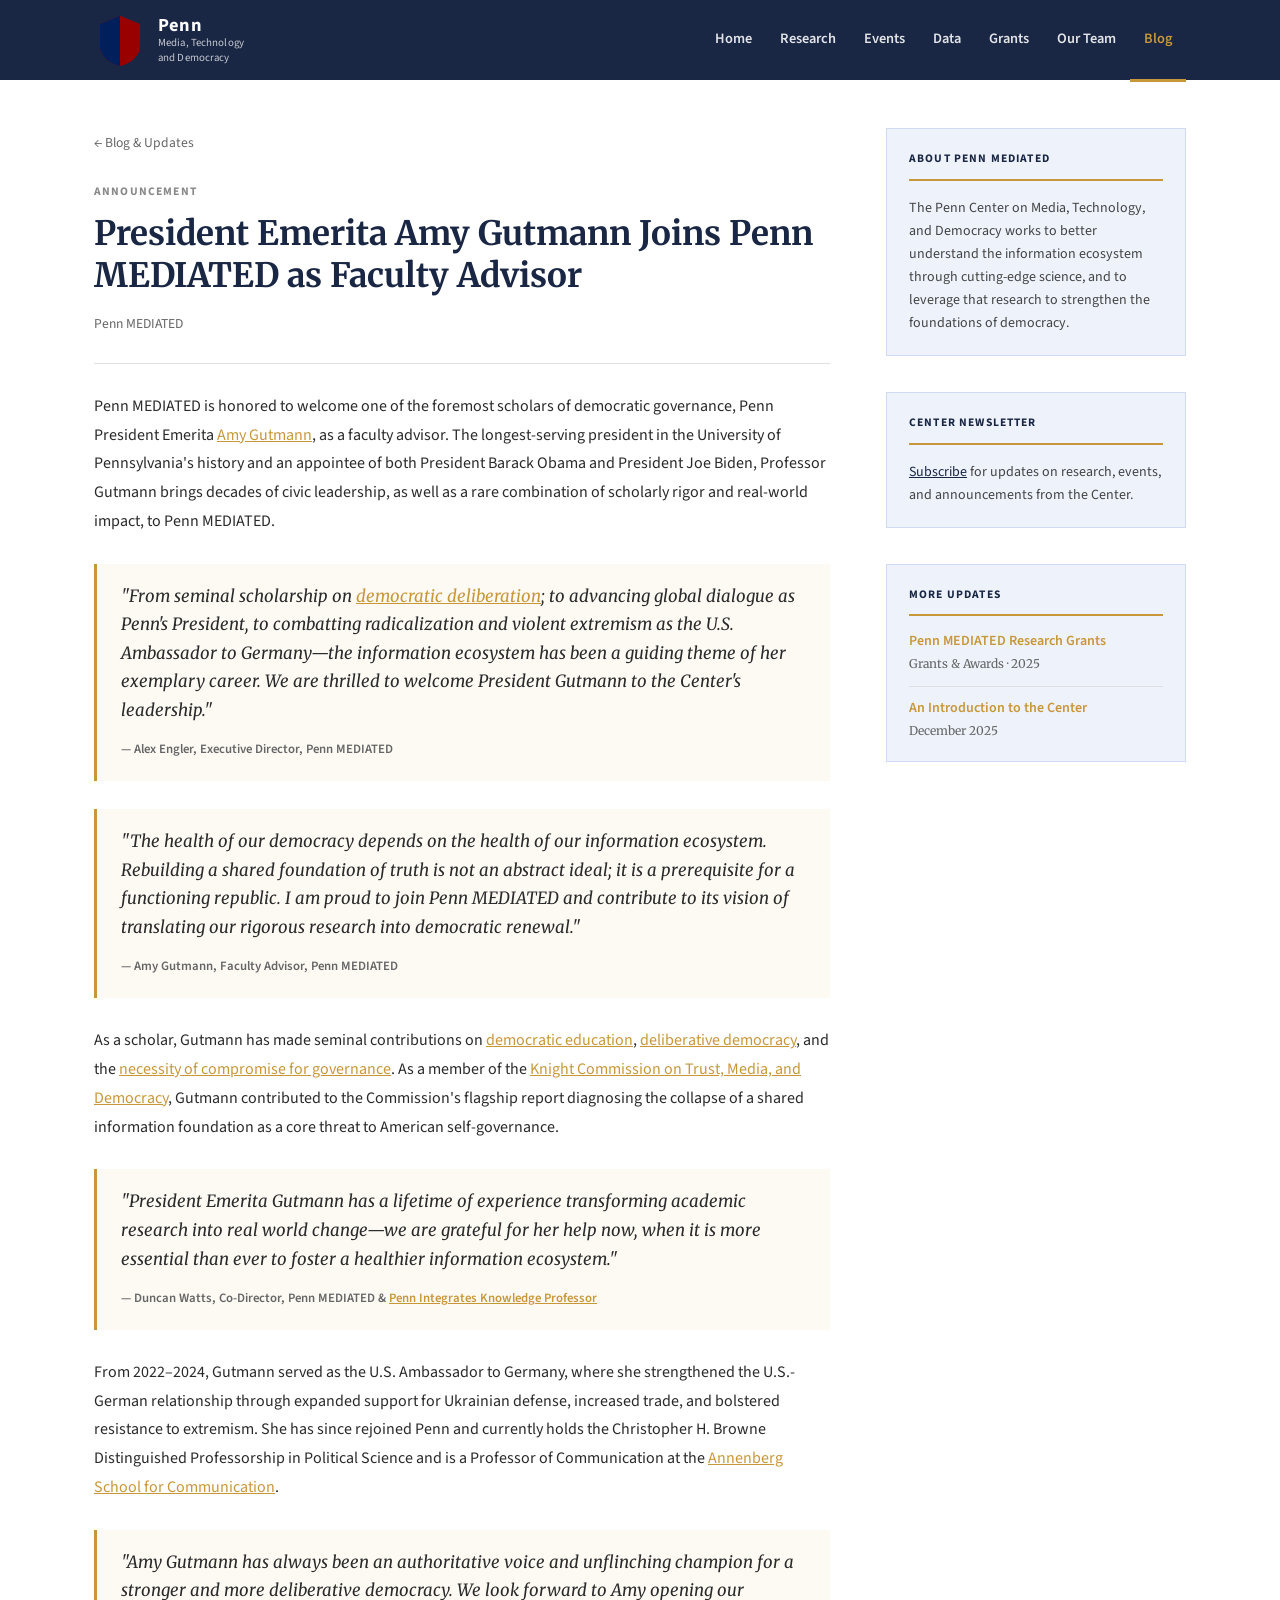
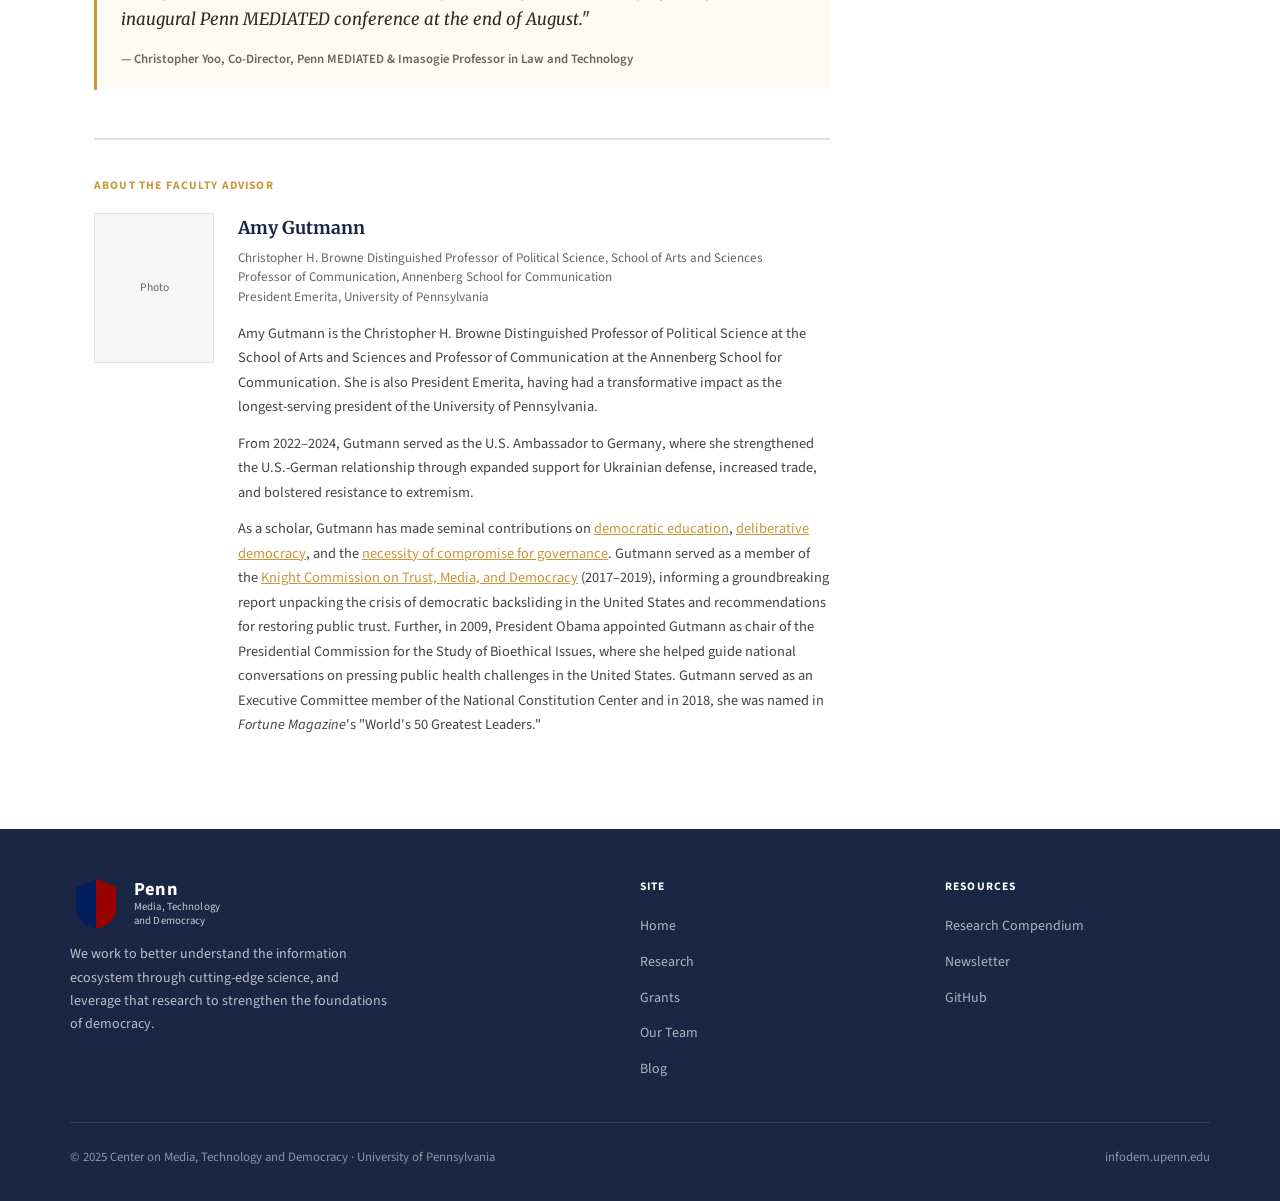
==== posts/amy-gutmann.html @ 5dc0bf12 "Initial commit: Penn MEDIATED blog page Co-Authored-By: Claude Sonnet 4.6 <noreply@anthropic.com>" ====
<!DOCTYPE html>
<html lang="en">
<head>
  <meta charset="UTF-8" />
  <meta name="viewport" content="width=device-width, initial-scale=1.0" />
  <title>President Emerita Amy Gutmann Joins Penn MEDIATED as Faculty Advisor · Penn MEDIATED</title>
  <link rel="preconnect" href="https://fonts.googleapis.com">
  <link rel="preconnect" href="https://fonts.gstatic.com" crossorigin>
  <link href="https://fonts.googleapis.com/css2?family=Merriweather:wght@400;700&family=Source+Sans+3:wght@400;600;700&display=swap" rel="stylesheet">
  <link rel="stylesheet" href="../style.css" />
  <style>
    .pull-quote {
      border-left: 3px solid var(--gold);
      padding: 18px 24px;
      margin: 28px 0;
      background: #fdfaf4;
    }
    .pull-quote p {
      font-family: var(--font-serif);
      font-size: 1.05rem;
      font-style: italic;
      color: #2a2a2a;
      margin-bottom: 10px !important;
      line-height: 1.7;
    }
    .pull-quote .attribution {
      font-family: var(--font-sans);
      font-size: 0.8rem;
      font-style: normal;
      color: var(--muted);
      font-weight: 600;
    }
    .bio-section {
      margin-top: 48px;
      padding-top: 36px;
      border-top: 2px solid var(--border);
    }
    .bio-label {
      font-family: var(--font-sans);
      font-size: 0.72rem;
      font-weight: 700;
      letter-spacing: 0.1em;
      text-transform: uppercase;
      color: var(--gold);
      margin-bottom: 16px;
    }
    .bio-inner {
      display: grid;
      grid-template-columns: 120px 1fr;
      gap: 24px;
      align-items: start;
    }
    .bio-photo {
      width: 120px;
      height: 150px;
      background: var(--light-bg);
      border: 1px solid var(--border);
      display: flex;
      align-items: center;
      justify-content: center;
      color: var(--muted);
      font-family: var(--font-sans);
      font-size: 0.72rem;
      text-align: center;
      overflow: hidden;
    }
    .bio-photo img { width: 100%; height: 100%; object-fit: cover; }
    .bio-name {
      font-family: var(--font-serif);
      font-size: 1.1rem;
      font-weight: 700;
      color: var(--navy);
      margin-bottom: 4px;
    }
    .bio-title {
      font-family: var(--font-sans);
      font-size: 0.82rem;
      color: var(--muted);
      margin-bottom: 14px;
      line-height: 1.5;
    }
    .bio-text {
      font-family: var(--font-sans);
      font-size: 0.9rem;
      color: #444;
      line-height: 1.7;
    }
    .bio-text p { margin-bottom: 12px; }
    @media (max-width: 600px) {
      .bio-inner { grid-template-columns: 1fr; }
    }
  </style>
</head>
<body>

  <header class="site-header">
    <div class="header-inner">
      <a href="https://infodem.upenn.edu" class="site-logo">
        <svg class="logo-shield" viewBox="0 0 52 62" fill="none" xmlns="http://www.w3.org/2000/svg">
          <path d="M26 2 L50 12 L50 38 C50 50 38 60 26 62 C14 60 2 50 2 38 L2 12 Z" fill="#990000"/>
          <path d="M26 2 L26 62 C14 60 2 50 2 38 L2 12 Z" fill="#011F5B"/>
        </svg>
        <div class="logo-text">
          <span class="penn">Penn</span>
          <span class="sub">Media, Technology<br>and Democracy</span>
        </div>
      </a>
      <nav class="site-nav">
        <a href="https://infodem.upenn.edu">Home</a>
        <a href="https://infodem.upenn.edu/research">Research</a>
        <a href="https://infodem.upenn.edu/events">Events</a>
        <a href="https://infodem.upenn.edu/data">Data</a>
        <a href="https://infodem.upenn.edu/grants">Grants</a>
        <a href="https://infodem.upenn.edu/team">Our Team</a>
        <a href="../index.html" class="active">Blog</a>
      </nav>
    </div>
  </header>

  <div class="post-page-body">
    <main>
      <a href="../index.html" class="back-link">← Blog &amp; Updates</a>

      <div class="post-header">
        <div class="post-meta">
          <span class="post-category">Announcement</span>
        </div>
        <h1>President Emerita Amy Gutmann Joins Penn MEDIATED as Faculty Advisor</h1>
        <div class="post-byline">
          <span>Penn MEDIATED</span>
        </div>
      </div>

      <div class="post-body">

        <p>Penn MEDIATED is honored to welcome one of the foremost scholars of democratic governance, Penn President Emerita <a href="#" target="_blank"><!-- LINK: Amy Gutmann Penn profile -->Amy Gutmann</a>, as a faculty advisor. The longest-serving president in the University of Pennsylvania's history and an appointee of both President Barack Obama and President Joe Biden, Professor Gutmann brings decades of civic leadership, as well as a rare combination of scholarly rigor and real-world impact, to Penn MEDIATED.</p>

        <div class="pull-quote">
          <p>"From seminal scholarship on <a href="#" target="_blank"><!-- LINK: democratic deliberation -->democratic deliberation</a>; to advancing global dialogue as Penn's President, to combatting radicalization and violent extremism as the U.S. Ambassador to Germany—the information ecosystem has been a guiding theme of her exemplary career. We are thrilled to welcome President Gutmann to the Center's leadership."</p>
          <span class="attribution">— Alex Engler, Executive Director, Penn MEDIATED</span>
        </div>

        <div class="pull-quote">
          <p>"The health of our democracy depends on the health of our information ecosystem. Rebuilding a shared foundation of truth is not an abstract ideal; it is a prerequisite for a functioning republic. I am proud to join Penn MEDIATED and contribute to its vision of translating our rigorous research into democratic renewal."</p>
          <span class="attribution">— Amy Gutmann, Faculty Advisor, Penn MEDIATED</span>
        </div>

        <p>As a scholar, Gutmann has made seminal contributions on <a href="https://press.princeton.edu/books/paperback/9780691009162/democratic-education?srsltid=AfmBOoo1FwEtWi3qg8_ywCEOuCTVoTCMyzJ_83plw0CxjmVT_XqyhPmH" target="_blank">democratic education</a>, <a href="https://www.hks.harvard.edu/publications/democracy-and-disagreement" target="_blank">deliberative democracy</a>, and the <a href="https://press.princeton.edu/books/hardcover/9780691153919/the-spirit-of-compromise" target="_blank">necessity of compromise for governance</a>. As a member of the <a href="https://www.aspeninstitute.org/blog-posts/the-knight-commission-on-trust-media-and-democracy/" target="_blank">Knight Commission on Trust, Media, and Democracy</a>, Gutmann contributed to the Commission's flagship report diagnosing the collapse of a shared information foundation as a core threat to American self-governance.</p>

        <div class="pull-quote">
          <p>"President Emerita Gutmann has a lifetime of experience transforming academic research into real world change—we are grateful for her help now, when it is more essential than ever to foster a healthier information ecosystem."</p>
          <span class="attribution">— Duncan Watts, Co-Director, Penn MEDIATED &amp; <a href="#" target="_blank"><!-- LINK: PIK Professor -->Penn Integrates Knowledge Professor</a></span>
        </div>

        <p>From 2022–2024, Gutmann served as the U.S. Ambassador to Germany, where she strengthened the U.S.-German relationship through expanded support for Ukrainian defense, increased trade, and bolstered resistance to extremism. She has since rejoined Penn and currently holds the Christopher H. Browne Distinguished Professorship in Political Science and is a Professor of Communication at the <a href="#" target="_blank"><!-- LINK: Annenberg School -->Annenberg School for Communication</a>.</p>

        <div class="pull-quote">
          <p>"Amy Gutmann has always been an authoritative voice and unflinching champion for a stronger and more deliberative democracy. We look forward to Amy opening our inaugural Penn MEDIATED conference at the end of August."</p>
          <span class="attribution">— Christopher Yoo, Co-Director, Penn MEDIATED &amp; Imasogie Professor in Law and Technology</span>
        </div>

        <!-- Bio section -->
        <div class="bio-section">
          <div class="bio-label">About the Faculty Advisor</div>
          <div class="bio-inner">
            <div class="bio-photo">
              <!-- REPLACE: add src="gutmann.jpg" once photo available -->
              Photo
            </div>
            <div>
              <div class="bio-name">Amy Gutmann</div>
              <div class="bio-title">
                Christopher H. Browne Distinguished Professor of Political Science, School of Arts and Sciences<br>
                Professor of Communication, Annenberg School for Communication<br>
                President Emerita, University of Pennsylvania
              </div>
              <div class="bio-text">
                <p>Amy Gutmann is the Christopher H. Browne Distinguished Professor of Political Science at the School of Arts and Sciences and Professor of Communication at the Annenberg School for Communication. She is also President Emerita, having had a transformative impact as the longest-serving president of the University of Pennsylvania.</p>
                <p>From 2022–2024, Gutmann served as the U.S. Ambassador to Germany, where she strengthened the U.S.-German relationship through expanded support for Ukrainian defense, increased trade, and bolstered resistance to extremism.</p>
                <p>As a scholar, Gutmann has made seminal contributions on <a href="https://press.princeton.edu/books/paperback/9780691009162/democratic-education?srsltid=AfmBOoo1FwEtWi3qg8_ywCEOuCTVoTCMyzJ_83plw0CxjmVT_XqyhPmH" target="_blank">democratic education</a>, <a href="https://www.hks.harvard.edu/publications/democracy-and-disagreement" target="_blank">deliberative democracy</a>, and the <a href="https://press.princeton.edu/books/hardcover/9780691153919/the-spirit-of-compromise" target="_blank">necessity of compromise for governance</a>. Gutmann served as a member of the <a href="https://www.aspeninstitute.org/blog-posts/the-knight-commission-on-trust-media-and-democracy/" target="_blank">Knight Commission on Trust, Media, and Democracy</a> (2017–2019), informing a groundbreaking report unpacking the crisis of democratic backsliding in the United States and recommendations for restoring public trust. Further, in 2009, President Obama appointed Gutmann as chair of the Presidential Commission for the Study of Bioethical Issues, where she helped guide national conversations on pressing public health challenges in the United States. Gutmann served as an Executive Committee member of the National Constitution Center and in 2018, she was named in <em>Fortune Magazine</em>'s "World's 50 Greatest Leaders."</p>
              </div>
            </div>
          </div>
        </div>

      </div>
    </main>

    <aside class="sidebar">
      <div class="sidebar-section">
        <h3>About Penn MEDIATED</h3>
        <p class="blurb">The Penn Center on Media, Technology, and Democracy works to better understand the information ecosystem through cutting-edge science, and to leverage that research to strengthen the foundations of democracy.</p>
      </div>
      <div class="sidebar-section">
        <h3>Center Newsletter</h3>
        <p class="blurb"><a href="https://infodem.upenn.edu/newsletter">Subscribe</a> for updates on research, events, and announcements from the Center.</p>
      </div>
      <div class="sidebar-section">
        <h3>More Updates</h3>
        <ul>
          <li><a href="grant-awards.html">Penn MEDIATED Research Grants</a><span class="meta">Grants &amp; Awards · 2025</span></li>
          <li><a href="center-introduction.html">An Introduction to the Center</a><span class="meta">December 2025</span></li>
        </ul>
      </div>
    </aside>
  </div>

  <footer class="site-footer">
    <div class="footer-inner">
      <div class="footer-brand">
        <a href="https://infodem.upenn.edu" class="site-logo">
          <svg class="logo-shield" viewBox="0 0 52 62" fill="none" xmlns="http://www.w3.org/2000/svg">
            <path d="M26 2 L50 12 L50 38 C50 50 38 60 26 62 C14 60 2 50 2 38 L2 12 Z" fill="#990000"/>
            <path d="M26 2 L26 62 C14 60 2 50 2 38 L2 12 Z" fill="#011F5B"/>
          </svg>
          <div class="logo-text"><span class="penn">Penn</span><span class="sub">Media, Technology<br>and Democracy</span></div>
        </a>
        <p>We work to better understand the information ecosystem through cutting-edge science, and leverage that research to strengthen the foundations of democracy.</p>
      </div>
      <div class="footer-col">
        <h4>Site</h4>
        <ul>
          <li><a href="https://infodem.upenn.edu">Home</a></li>
          <li><a href="https://infodem.upenn.edu/research">Research</a></li>
          <li><a href="https://infodem.upenn.edu/grants">Grants</a></li>
          <li><a href="https://infodem.upenn.edu/team">Our Team</a></li>
          <li><a href="../index.html">Blog</a></li>
        </ul>
      </div>
      <div class="footer-col">
        <h4>Resources</h4>
        <ul>
          <li><a href="https://penn-mediated.github.io/Research-Compendium/">Research Compendium</a></li>
          <li><a href="https://infodem.upenn.edu/newsletter">Newsletter</a></li>
          <li><a href="https://github.com/Penn-MEDIATED">GitHub</a></li>
        </ul>
      </div>
    </div>
    <div class="footer-bottom">
      <p>© 2025 Center on Media, Technology and Democracy · University of Pennsylvania</p>
      <p><a href="https://infodem.upenn.edu">infodem.upenn.edu</a></p>
    </div>
  </footer>

</body>
</html>
---- style.css ----
/* ─── Penn MEDIATED Blog · Stylesheet ─── */
/* Matches infodem.upenn.edu aesthetic */

:root {
  --navy:       #1a2744;
  --navy-mid:   #2d4a8a;
  --blue-card:  #eef2fb;
  --blue-card-border: #d0daf2;
  --gold:       #c8973a;
  --gold-light: #f0e0b8;
  --white:      #ffffff;
  --body-bg:    #ffffff;
  --text:       #1a1a1a;
  --muted:      #666666;
  --label:      #888888;
  --border:     #e0e0e0;
  --light-bg:   #f7f7f7;
  --max-width:  1140px;
  --font-serif: 'Merriweather', Georgia, 'Times New Roman', serif;
  --font-sans:  'Source Sans 3', 'Helvetica Neue', Arial, sans-serif;
}

*, *::before, *::after { box-sizing: border-box; margin: 0; padding: 0; }
html { font-size: 16px; scroll-behavior: smooth; }
body {
  font-family: var(--font-serif);
  color: var(--text);
  background: var(--body-bg);
  line-height: 1.7;
}
a { color: var(--navy); text-decoration: underline; }
a:hover { color: var(--gold); }
img { max-width: 100%; display: block; }

/* ─── Header / Nav ─── */
.site-header {
  background: var(--navy);
  position: sticky;
  top: 0;
  z-index: 100;
}
.header-inner {
  max-width: var(--max-width);
  margin: 0 auto;
  padding: 0 24px;
  display: flex;
  align-items: center;
  justify-content: space-between;
  height: 80px;
}

/* Logo */
.site-logo {
  display: flex;
  align-items: center;
  gap: 12px;
  text-decoration: none;
}
.logo-shield {
  width: 52px;
  height: 52px;
  flex-shrink: 0;
}
.logo-text { line-height: 1.15; }
.logo-text .penn {
  display: block;
  font-family: var(--font-sans);
  font-weight: 700;
  font-size: 1.15rem;
  color: #ffffff;
  letter-spacing: 0.01em;
}
.logo-text .sub {
  display: block;
  font-family: var(--font-sans);
  font-size: 0.68rem;
  color: rgba(255,255,255,0.75);
  letter-spacing: 0.01em;
  line-height: 1.3;
}

/* Nav */
.site-nav {
  display: flex;
  align-items: center;
  gap: 0;
}
.site-nav a {
  font-family: var(--font-sans);
  font-size: 0.9rem;
  font-weight: 600;
  color: rgba(255,255,255,0.88);
  text-decoration: none;
  padding: 0 14px;
  line-height: 80px;
  display: block;
  border-bottom: 3px solid transparent;
  transition: color 0.15s, border-color 0.15s;
}
.site-nav a:hover {
  color: var(--gold);
  border-bottom-color: var(--gold);
}
.site-nav a.active {
  color: var(--gold);
  border-bottom-color: var(--gold);
}

/* ─── Page Hero ─── */
.blog-hero {
  background: var(--navy);
  color: #fff;
  padding: 64px 24px 52px;
}
.blog-hero-inner {
  max-width: var(--max-width);
  margin: 0 auto;
}
.blog-hero .eyebrow {
  font-family: var(--font-sans);
  font-size: 0.75rem;
  font-weight: 700;
  letter-spacing: 0.12em;
  text-transform: uppercase;
  color: rgba(255,255,255,0.55);
  margin-bottom: 12px;
}
.blog-hero h1 {
  font-family: var(--font-serif);
  font-size: 2.6rem;
  font-weight: 700;
  line-height: 1.2;
  color: #fff;
  margin-bottom: 16px;
  max-width: 600px;
}
.blog-hero p {
  font-family: var(--font-sans);
  font-size: 1.05rem;
  color: rgba(255,255,255,0.75);
  max-width: 540px;
}

/* ─── Main Layout ─── */
.page-body {
  max-width: var(--max-width);
  margin: 48px auto;
  padding: 0 24px;
  display: grid;
  grid-template-columns: 1fr 300px;
  gap: 56px;
  align-items: start;
}

/* ─── Post List / Cards ─── */
.post-list {
  display: flex;
  flex-direction: column;
  gap: 20px;
}

.post-item {
  background: var(--blue-card);
  border: 1px solid var(--blue-card-border);
  padding: 28px 30px;
  transition: box-shadow 0.15s;
}
.post-item:hover {
  box-shadow: 0 4px 18px rgba(26,39,68,0.10);
}

/* Post meta line */
.post-meta {
  display: flex;
  align-items: center;
  gap: 10px;
  margin-bottom: 10px;
  flex-wrap: wrap;
}
.post-category {
  font-family: var(--font-sans);
  font-size: 0.72rem;
  font-weight: 700;
  letter-spacing: 0.1em;
  text-transform: uppercase;
  color: var(--label);
  text-decoration: none;
}
.post-category:hover { color: var(--navy); text-decoration: none; }
.post-meta-sep {
  color: var(--border);
  font-size: 0.8rem;
}
.post-date {
  font-family: var(--font-sans);
  font-size: 0.8rem;
  color: var(--muted);
}

/* Post title */
.post-item h2 {
  font-family: var(--font-serif);
  font-size: 1.45rem;
  font-weight: 700;
  line-height: 1.3;
  color: var(--navy);
  margin-bottom: 12px;
}
.post-item h2 a {
  color: inherit;
  text-decoration: none;
}
.post-item h2 a:hover {
  color: var(--gold);
  text-decoration: none;
}

/* Post excerpt */
.post-excerpt {
  font-family: var(--font-sans);
  font-size: 0.95rem;
  color: #444;
  line-height: 1.7;
  margin-bottom: 16px;
}

/* Post footer */
.post-item-footer {
  display: flex;
  align-items: center;
  justify-content: space-between;
  gap: 12px;
  flex-wrap: wrap;
}
.post-author {
  font-family: var(--font-sans);
  font-size: 0.82rem;
  color: var(--muted);
}
.read-more {
  font-family: var(--font-sans);
  font-size: 0.85rem;
  font-weight: 600;
  color: var(--navy);
  text-decoration: none;
  display: inline-flex;
  align-items: center;
  gap: 4px;
}
.read-more:hover { color: var(--gold); text-decoration: none; }

/* Coming soon badge */
.badge-coming-soon {
  display: inline-block;
  font-family: var(--font-sans);
  font-size: 0.7rem;
  font-weight: 700;
  letter-spacing: 0.06em;
  text-transform: uppercase;
  background: var(--gold-light);
  color: #7a5a10;
  padding: 3px 10px;
  border-radius: 3px;
  margin-left: 6px;
  vertical-align: middle;
}

/* ─── Sidebar ─── */
.sidebar {
  display: flex;
  flex-direction: column;
  gap: 36px;
}

.sidebar-section {
  background: var(--blue-card);
  border: 1px solid var(--blue-card-border);
  padding: 20px 22px;
}

.sidebar-section h3 {
  font-family: var(--font-sans);
  font-size: 0.72rem;
  font-weight: 700;
  letter-spacing: 0.1em;
  text-transform: uppercase;
  color: var(--navy);
  padding-bottom: 10px;
  border-bottom: 2px solid var(--gold);
  margin-bottom: 16px;
}

.sidebar-section p,
.sidebar-section .blurb {
  font-family: var(--font-sans);
  font-size: 0.875rem;
  color: #444;
  line-height: 1.65;
}

.sidebar-section ul {
  list-style: none;
  display: flex;
  flex-direction: column;
  gap: 12px;
}
.sidebar-section li {
  padding-bottom: 12px;
  border-bottom: 1px solid var(--border);
}
.sidebar-section li:last-child {
  border-bottom: none;
  padding-bottom: 0;
}
.sidebar-section li a {
  font-family: var(--font-sans);
  font-size: 0.875rem;
  font-weight: 600;
  color: var(--gold);
  text-decoration: none;
  line-height: 1.4;
  display: block;
}
.sidebar-section li a:hover {
  color: var(--navy);
  text-decoration: underline;
}
.sidebar-section li .meta {
  display: block;
  font-size: 0.75rem;
  color: var(--muted);
  margin-top: 2px;
}

/* ─── Individual Post Page ─── */
.post-page-body {
  max-width: var(--max-width);
  margin: 48px auto;
  padding: 0 24px;
  display: grid;
  grid-template-columns: 1fr 300px;
  gap: 56px;
  align-items: start;
}

.back-link {
  font-family: var(--font-sans);
  font-size: 0.85rem;
  color: var(--muted);
  text-decoration: none;
  display: inline-flex;
  align-items: center;
  gap: 4px;
  margin-bottom: 28px;
}
.back-link:hover { color: var(--navy); text-decoration: none; }

.post-header {
  margin-bottom: 28px;
  padding-bottom: 28px;
  border-bottom: 1px solid var(--border);
}
.post-header h1 {
  font-family: var(--font-serif);
  font-size: 2.1rem;
  font-weight: 700;
  line-height: 1.25;
  color: var(--navy);
  margin-bottom: 16px;
}
.post-byline {
  font-family: var(--font-sans);
  font-size: 0.85rem;
  color: var(--muted);
  display: flex;
  gap: 16px;
  flex-wrap: wrap;
}

/* Post body prose */
.post-body {
  font-family: var(--font-sans);
  font-size: 1rem;
  line-height: 1.8;
  color: #2a2a2a;
}
.post-body p { margin-bottom: 22px; }
.post-body h2 {
  font-family: var(--font-serif);
  font-size: 1.4rem;
  font-weight: 700;
  color: var(--navy);
  margin: 36px 0 14px;
}
.post-body h3 {
  font-family: var(--font-serif);
  font-size: 1.1rem;
  font-weight: 700;
  color: var(--navy);
  margin: 24px 0 10px;
}
.post-body ul, .post-body ol {
  margin: 0 0 22px 22px;
}
.post-body li { margin-bottom: 8px; }
.post-body blockquote {
  border-left: 3px solid var(--gold);
  padding: 14px 20px;
  margin: 28px 0;
  font-style: italic;
  color: #555;
}
.post-body a { color: var(--gold); }
.post-body a:hover { color: var(--navy); }

/* Stats row */
.stat-row {
  display: grid;
  grid-template-columns: repeat(3, 1fr);
  gap: 16px;
  margin: 28px 0;
}
.stat-box {
  background: var(--blue-card);
  border: 1px solid var(--blue-card-border);
  border-top: 3px solid var(--navy-mid);
  padding: 20px 16px;
  text-align: center;
}
.stat-box .num {
  font-family: var(--font-serif);
  font-size: 2rem;
  font-weight: 700;
  color: var(--navy);
  line-height: 1;
  margin-bottom: 6px;
}
.stat-box .label {
  font-family: var(--font-sans);
  font-size: 0.78rem;
  color: var(--muted);
}

/* Grant list */
.grant-list {
  list-style: none;
  padding: 0;
  margin: 0;
  display: flex;
  flex-direction: column;
}
.grant-list li {
  padding: 18px 0;
  border-bottom: 1px solid var(--border);
}
.grant-list li:last-child { border-bottom: none; }
.grant-list li strong {
  display: block;
  font-family: var(--font-sans);
  font-weight: 700;
  color: var(--navy);
  margin-bottom: 4px;
  font-size: 0.95rem;
}
.grant-list li p {
  font-size: 0.9rem;
  color: #444;
  margin-bottom: 6px;
  line-height: 1.55;
}
.grant-list li .pis {
  font-size: 0.8rem;
  color: var(--muted);
  font-style: italic;
}

/* Section label (like "KEY TAKEAWAY" on the site) */
.section-label {
  font-family: var(--font-sans);
  font-size: 0.72rem;
  font-weight: 700;
  letter-spacing: 0.1em;
  text-transform: uppercase;
  color: var(--gold);
  margin-bottom: 6px;
}

/* Coming soon block */
.coming-soon-block {
  border: 1px solid var(--border);
  border-top: 3px solid var(--gold);
  padding: 40px 32px;
  text-align: center;
}
.coming-soon-block h2 {
  font-family: var(--font-serif);
  font-size: 1.4rem;
  color: var(--navy);
  margin-bottom: 12px;
}
.coming-soon-block p {
  font-family: var(--font-sans);
  font-size: 0.95rem;
  color: var(--muted);
  max-width: 400px;
  margin: 0 auto;
  line-height: 1.6;
}

/* Faculty grid */
.faculty-grid {
  display: grid;
  grid-template-columns: repeat(auto-fill, minmax(220px, 1fr));
  gap: 16px;
  margin: 24px 0;
}
.faculty-card {
  border: 1px solid var(--border);
  padding: 16px;
}
.faculty-card .name {
  font-family: var(--font-sans);
  font-weight: 700;
  color: var(--navy);
  font-size: 0.9rem;
  margin-bottom: 4px;
}
.faculty-card .title {
  font-family: var(--font-sans);
  font-size: 0.8rem;
  color: var(--muted);
  line-height: 1.4;
}

/* Director cards */
.director-byline {
  display: flex;
  gap: 16px;
  margin-bottom: 28px;
  flex-wrap: wrap;
}
.director-card {
  border: 1px solid var(--border);
  padding: 14px 18px;
  flex: 1;
  min-width: 180px;
}
.director-card .name {
  font-family: var(--font-sans);
  font-weight: 700;
  color: var(--navy);
  font-size: 0.9rem;
}
.director-card .role {
  font-family: var(--font-sans);
  font-size: 0.78rem;
  color: var(--muted);
}

/* Newsletter note */
.newsletter-note {
  background: #fdf9f0;
  border-left: 3px solid var(--gold);
  padding: 12px 16px;
  font-family: var(--font-sans);
  font-size: 0.85rem;
  color: #6b5500;
  margin-bottom: 28px;
}

/* Button */
.btn {
  display: inline-block;
  font-family: var(--font-sans);
  font-size: 0.875rem;
  font-weight: 700;
  background: var(--navy);
  color: #fff;
  padding: 10px 22px;
  text-decoration: none;
  transition: background 0.15s;
}
.btn:hover { background: #253660; color: #fff; text-decoration: none; }
.btn-outline {
  background: transparent;
  border: 2px solid rgba(255,255,255,0.6);
  color: #fff;
  padding: 8px 22px;
}
.btn-outline:hover { border-color: #fff; background: transparent; }

/* ─── Footer ─── */
.site-footer {
  background: var(--navy);
  color: rgba(255,255,255,0.7);
  padding: 48px 24px 32px;
  margin-top: 80px;
}
.footer-inner {
  max-width: var(--max-width);
  margin: 0 auto;
  display: grid;
  grid-template-columns: 2fr 1fr 1fr;
  gap: 40px;
  padding-bottom: 40px;
  border-bottom: 1px solid rgba(255,255,255,0.12);
}
.footer-brand p {
  font-family: var(--font-sans);
  font-size: 0.875rem;
  line-height: 1.65;
  max-width: 320px;
  margin-top: 14px;
}
.footer-col h4 {
  font-family: var(--font-sans);
  font-size: 0.72rem;
  font-weight: 700;
  letter-spacing: 0.1em;
  text-transform: uppercase;
  color: #fff;
  margin-bottom: 14px;
}
.footer-col ul { list-style: none; display: flex; flex-direction: column; gap: 8px; }
.footer-col li a {
  font-family: var(--font-sans);
  font-size: 0.875rem;
  color: rgba(255,255,255,0.65);
  text-decoration: none;
}
.footer-col li a:hover { color: var(--gold); text-decoration: none; }
.footer-bottom {
  max-width: var(--max-width);
  margin: 24px auto 0;
  display: flex;
  justify-content: space-between;
  align-items: center;
  flex-wrap: wrap;
  gap: 10px;
}
.footer-bottom p {
  font-family: var(--font-sans);
  font-size: 0.8rem;
  color: rgba(255,255,255,0.5);
}
.footer-bottom a { color: rgba(255,255,255,0.5); text-decoration: none; }
.footer-bottom a:hover { color: var(--gold); }

/* Penn shield SVG placeholder */
.penn-shield {
  width: 52px;
  height: 52px;
}

/* ─── Responsive ─── */
@media (max-width: 800px) {
  .page-body, .post-page-body { grid-template-columns: 1fr; }
  .footer-inner { grid-template-columns: 1fr; gap: 28px; }
  .blog-hero h1 { font-size: 1.9rem; }
  .site-nav { display: none; }
  .stat-row { grid-template-columns: 1fr 1fr; }
}
@media (max-width: 480px) {
  .stat-row { grid-template-columns: 1fr; }
}
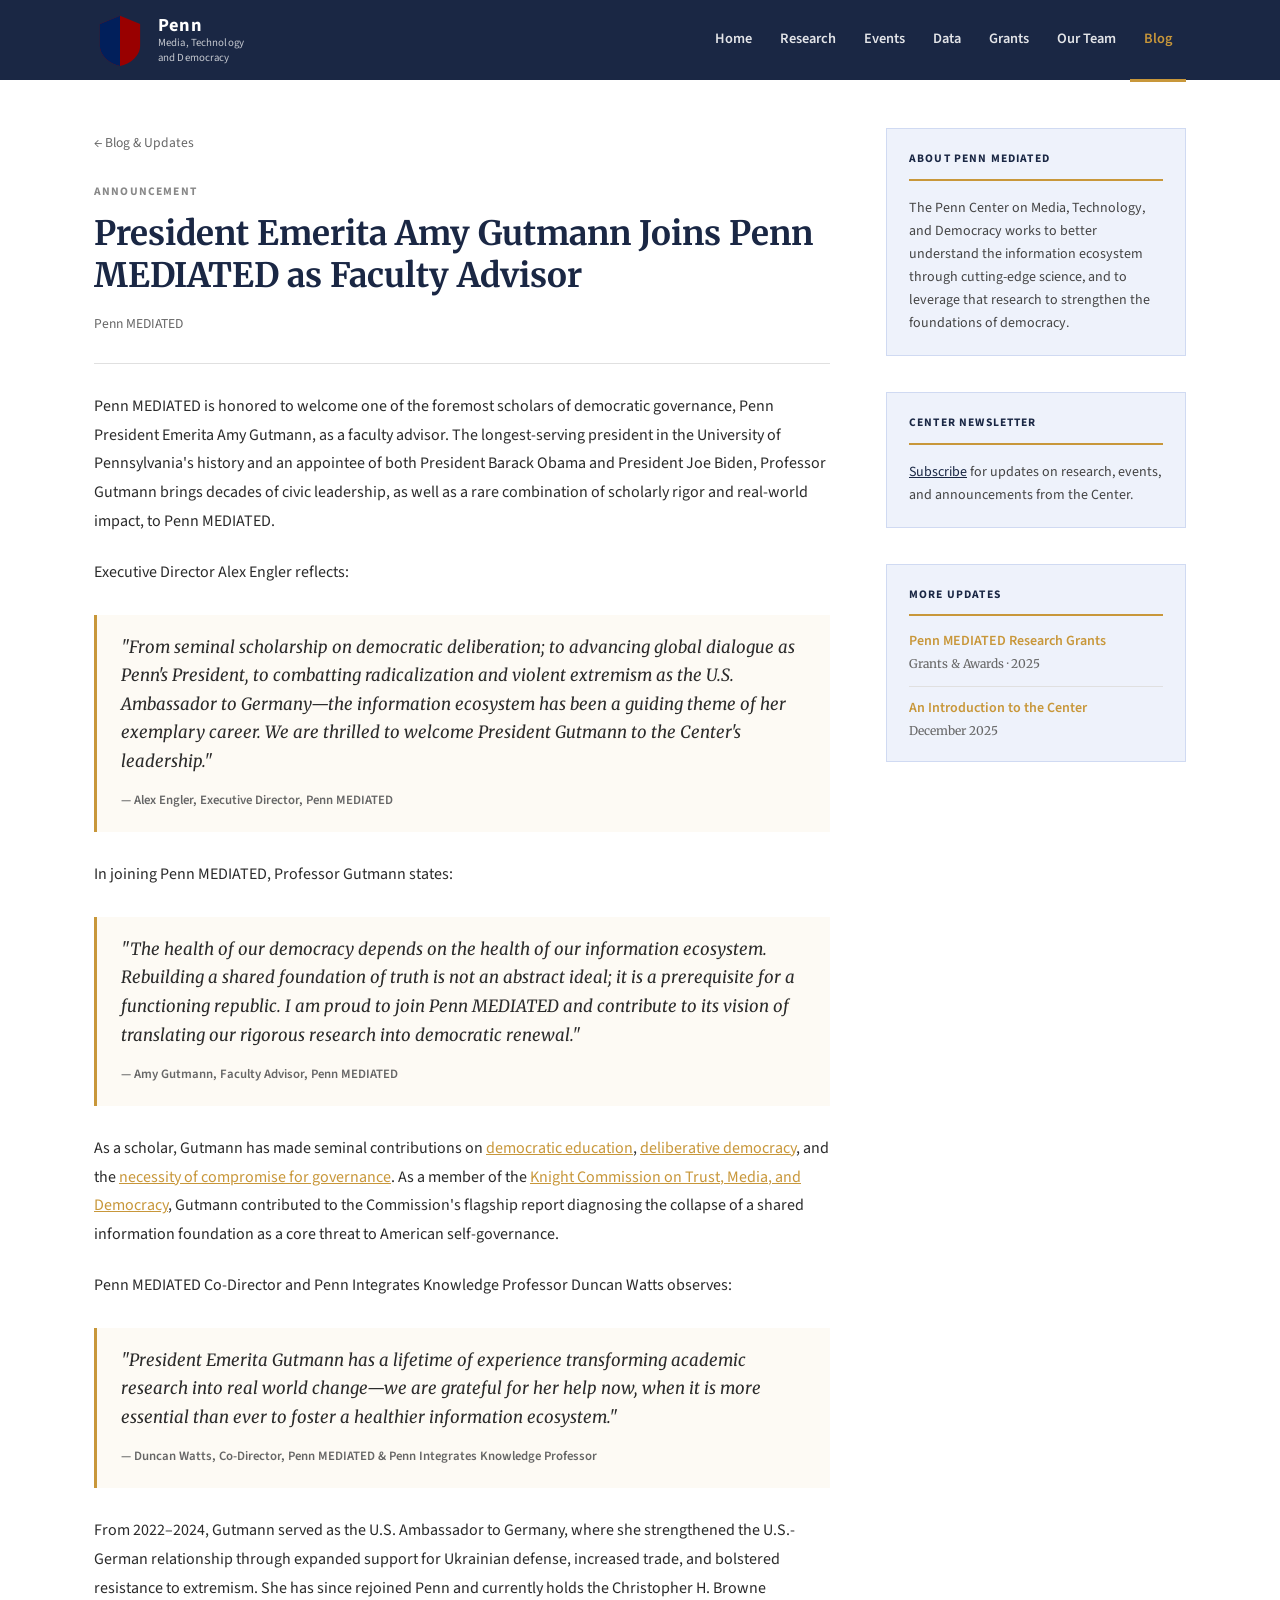
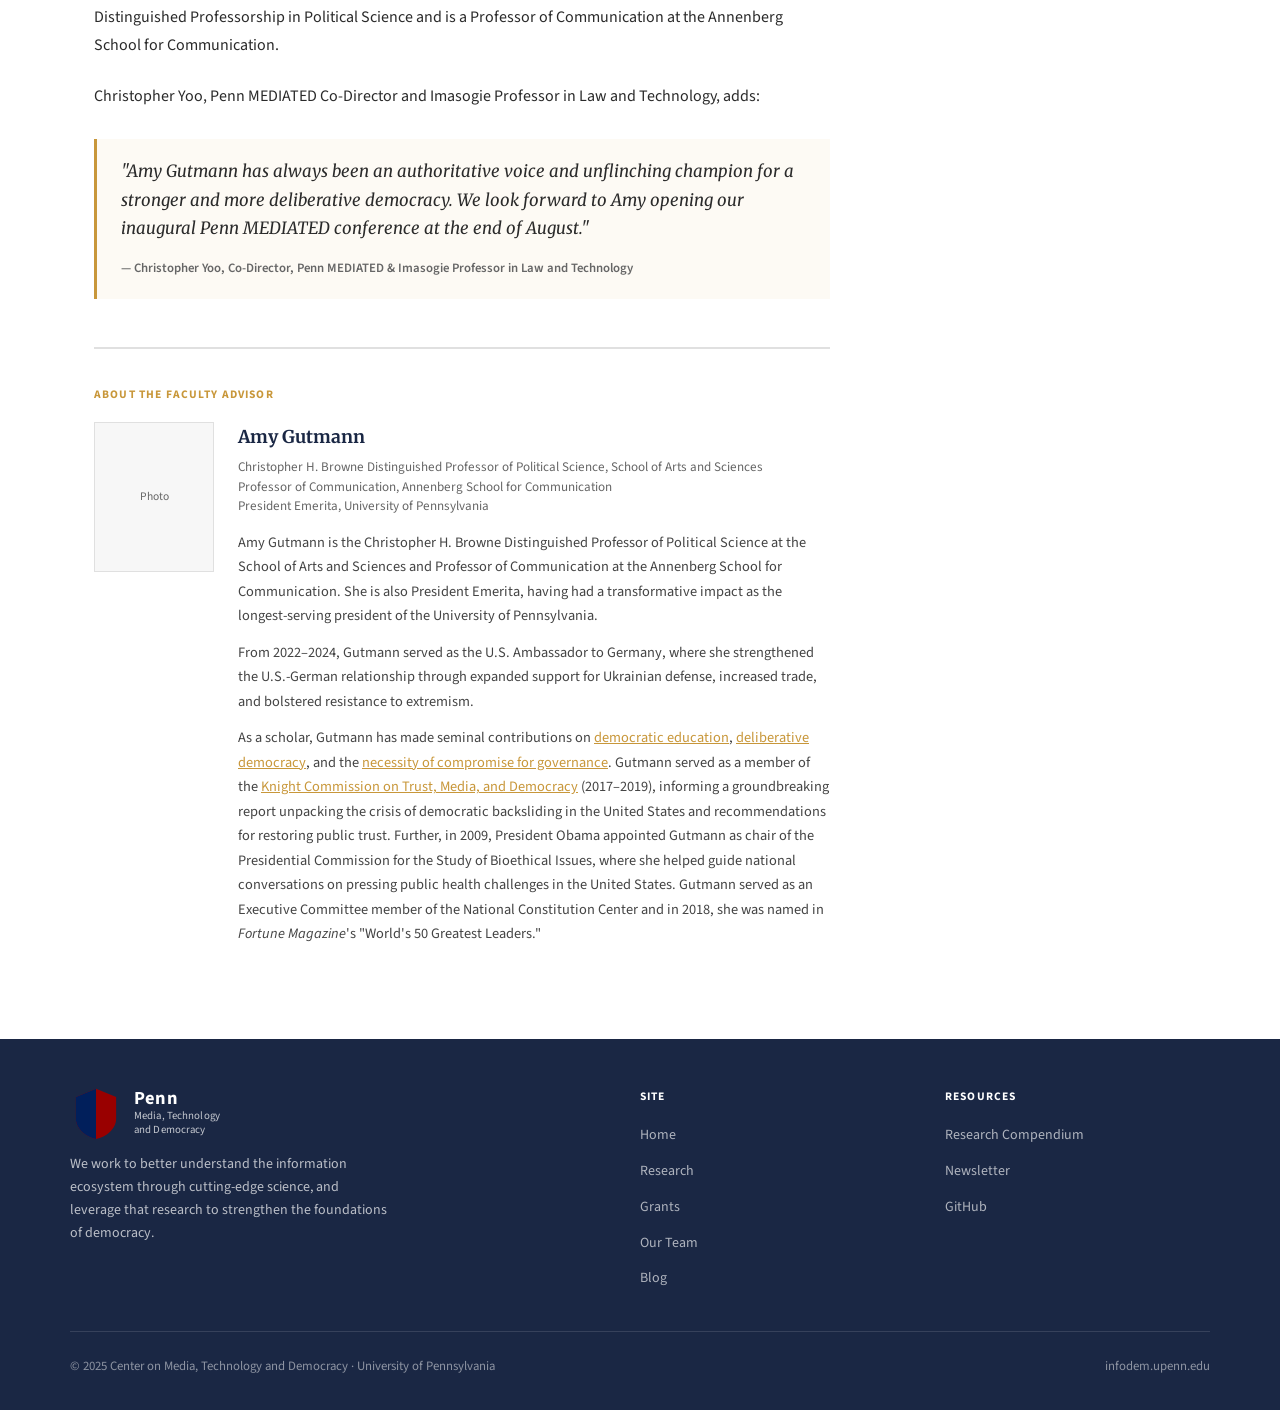
==== commit 8152ab6d: "Update Amy Gutmann post with accurate text and pull-quote structure" ====
--- a/posts/amy-gutmann.html
+++ b/posts/amy-gutmann.html
@@ -133,12 +133,16 @@
 
       <div class="post-body">
 
-        <p>Penn MEDIATED is honored to welcome one of the foremost scholars of democratic governance, Penn President Emerita <a href="#" target="_blank"><!-- LINK: Amy Gutmann Penn profile -->Amy Gutmann</a>, as a faculty advisor. The longest-serving president in the University of Pennsylvania's history and an appointee of both President Barack Obama and President Joe Biden, Professor Gutmann brings decades of civic leadership, as well as a rare combination of scholarly rigor and real-world impact, to Penn MEDIATED.</p>
-
-        <div class="pull-quote">
-          <p>"From seminal scholarship on <a href="#" target="_blank"><!-- LINK: democratic deliberation -->democratic deliberation</a>; to advancing global dialogue as Penn's President, to combatting radicalization and violent extremism as the U.S. Ambassador to Germany—the information ecosystem has been a guiding theme of her exemplary career. We are thrilled to welcome President Gutmann to the Center's leadership."</p>
+        <p>Penn MEDIATED is honored to welcome one of the foremost scholars of democratic governance, Penn President Emerita Amy Gutmann, as a faculty advisor. The longest-serving president in the University of Pennsylvania's history and an appointee of both President Barack Obama and President Joe Biden, Professor Gutmann brings decades of civic leadership, as well as a rare combination of scholarly rigor and real-world impact, to Penn MEDIATED.</p>
+
+        <p>Executive Director Alex Engler reflects:</p>
+
+        <div class="pull-quote">
+          <p>"From seminal scholarship on democratic deliberation; to advancing global dialogue as Penn's President, to combatting radicalization and violent extremism as the U.S. Ambassador to Germany—the information ecosystem has been a guiding theme of her exemplary career. We are thrilled to welcome President Gutmann to the Center's leadership."</p>
           <span class="attribution">— Alex Engler, Executive Director, Penn MEDIATED</span>
         </div>
+
+        <p>In joining Penn MEDIATED, Professor Gutmann states:</p>
 
         <div class="pull-quote">
           <p>"The health of our democracy depends on the health of our information ecosystem. Rebuilding a shared foundation of truth is not an abstract ideal; it is a prerequisite for a functioning republic. I am proud to join Penn MEDIATED and contribute to its vision of translating our rigorous research into democratic renewal."</p>
@@ -147,12 +151,16 @@
 
         <p>As a scholar, Gutmann has made seminal contributions on <a href="https://press.princeton.edu/books/paperback/9780691009162/democratic-education?srsltid=AfmBOoo1FwEtWi3qg8_ywCEOuCTVoTCMyzJ_83plw0CxjmVT_XqyhPmH" target="_blank">democratic education</a>, <a href="https://www.hks.harvard.edu/publications/democracy-and-disagreement" target="_blank">deliberative democracy</a>, and the <a href="https://press.princeton.edu/books/hardcover/9780691153919/the-spirit-of-compromise" target="_blank">necessity of compromise for governance</a>. As a member of the <a href="https://www.aspeninstitute.org/blog-posts/the-knight-commission-on-trust-media-and-democracy/" target="_blank">Knight Commission on Trust, Media, and Democracy</a>, Gutmann contributed to the Commission's flagship report diagnosing the collapse of a shared information foundation as a core threat to American self-governance.</p>
 
+        <p>Penn MEDIATED Co-Director and Penn Integrates Knowledge Professor Duncan Watts observes:</p>
+
         <div class="pull-quote">
           <p>"President Emerita Gutmann has a lifetime of experience transforming academic research into real world change—we are grateful for her help now, when it is more essential than ever to foster a healthier information ecosystem."</p>
-          <span class="attribution">— Duncan Watts, Co-Director, Penn MEDIATED &amp; <a href="#" target="_blank"><!-- LINK: PIK Professor -->Penn Integrates Knowledge Professor</a></span>
-        </div>
-
-        <p>From 2022–2024, Gutmann served as the U.S. Ambassador to Germany, where she strengthened the U.S.-German relationship through expanded support for Ukrainian defense, increased trade, and bolstered resistance to extremism. She has since rejoined Penn and currently holds the Christopher H. Browne Distinguished Professorship in Political Science and is a Professor of Communication at the <a href="#" target="_blank"><!-- LINK: Annenberg School -->Annenberg School for Communication</a>.</p>
+          <span class="attribution">— Duncan Watts, Co-Director, Penn MEDIATED &amp; Penn Integrates Knowledge Professor</span>
+        </div>
+
+        <p>From 2022–2024, Gutmann served as the U.S. Ambassador to Germany, where she strengthened the U.S.-German relationship through expanded support for Ukrainian defense, increased trade, and bolstered resistance to extremism. She has since rejoined Penn and currently holds the Christopher H. Browne Distinguished Professorship in Political Science and is a Professor of Communication at the Annenberg School for Communication.</p>
+
+        <p>Christopher Yoo, Penn MEDIATED Co-Director and Imasogie Professor in Law and Technology, adds:</p>
 
         <div class="pull-quote">
           <p>"Amy Gutmann has always been an authoritative voice and unflinching champion for a stronger and more deliberative democracy. We look forward to Amy opening our inaugural Penn MEDIATED conference at the end of August."</p>
